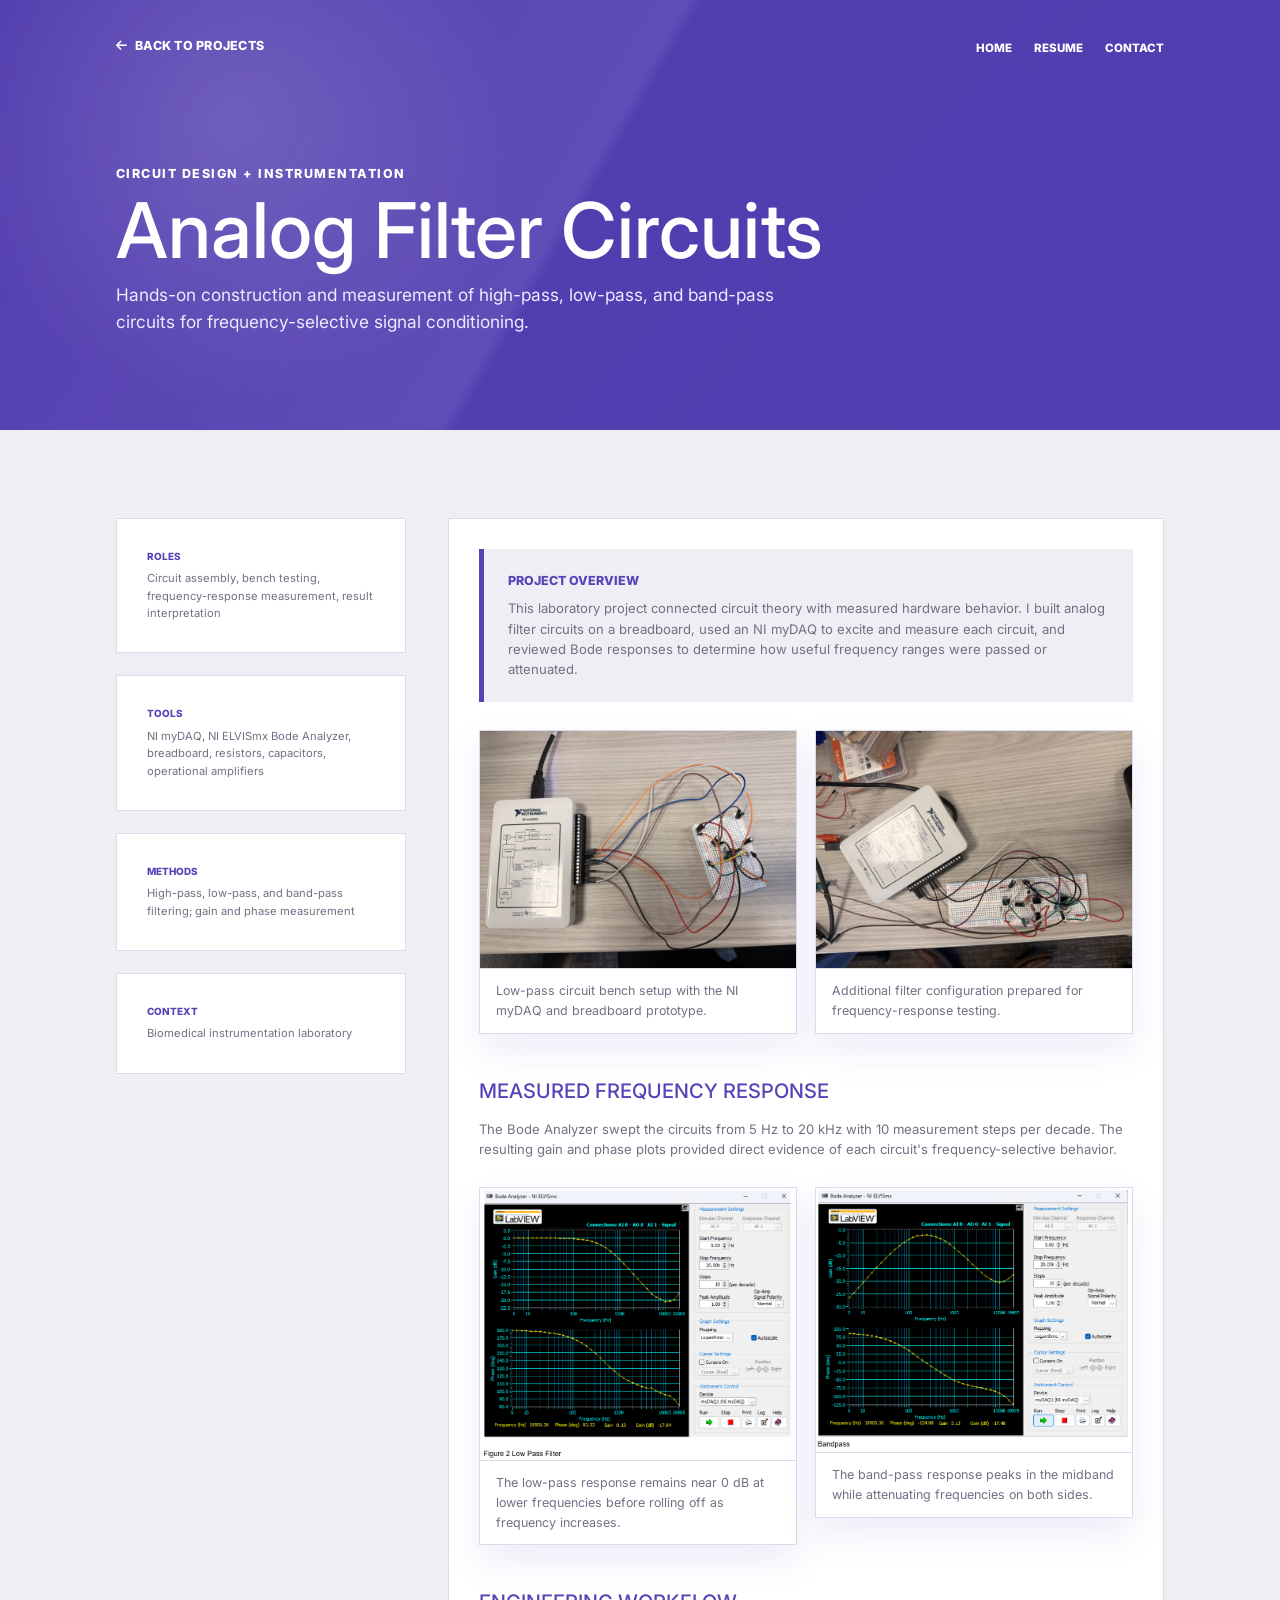
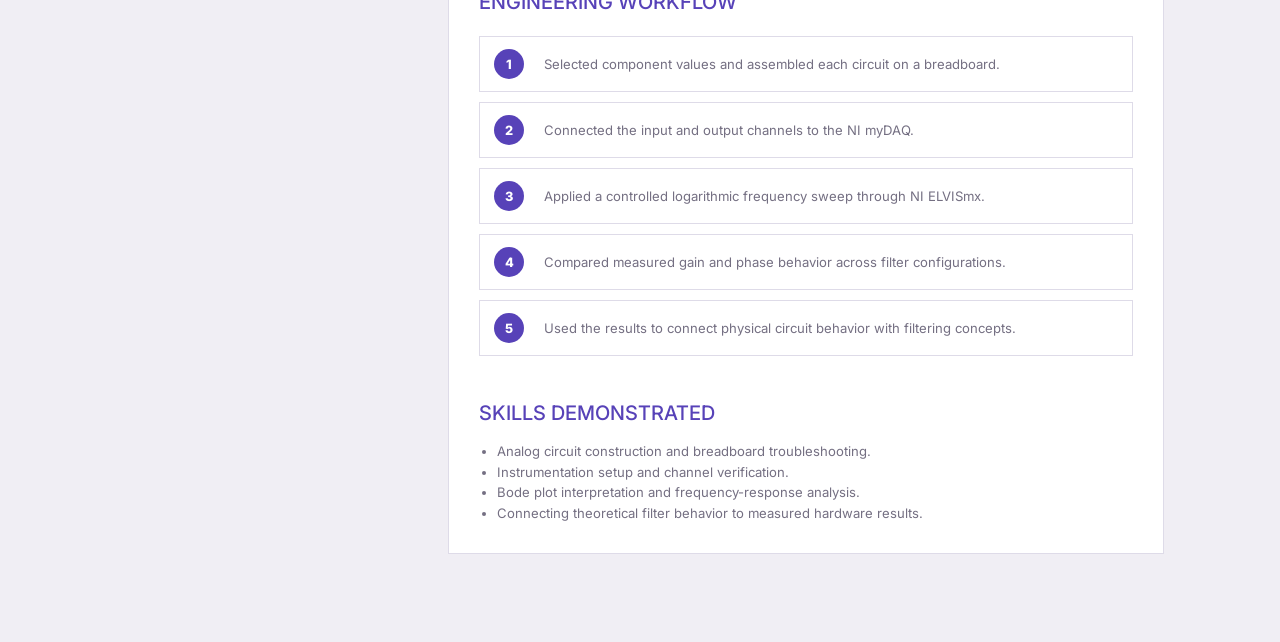
==== projects/analog-filter-circuits.html @ 37d3517c "Add engineering portfolio projects" ====
<!DOCTYPE html>
<html lang="en">
<head>
    <meta charset="UTF-8">
    <meta name="viewport" content="width=device-width, initial-scale=1.0">
    <meta name="description" content="Analog filter circuit design and measurement case study by Allison Otero.">
    <title>Analog Filter Circuits | Allison Otero</title>
    <link href="https://fonts.googleapis.com/css2?family=Inter:wght@400;500;600;700;800&display=swap" rel="stylesheet">
    <link rel="stylesheet" href="https://cdnjs.cloudflare.com/ajax/libs/font-awesome/6.0.0/css/all.min.css">
    <link rel="stylesheet" href="../css/styles.css">
</head>
<body class="project-page">
    <header class="case-hero">
        <nav class="top-nav" aria-label="Project navigation">
            <a class="nav-back-link" href="../index.html#projects"><i class="fas fa-arrow-left"></i> Back to Projects</a>
            <ul class="nav-links case-nav">
                <li><a href="../index.html">Home</a></li>
                <li><a href="../docs/Allison_Otero_Resume.pdf?v=20260919-title">Resume</a></li>
                <li><a href="../index.html#contact">Contact</a></li>
            </ul>
        </nav>
        <div class="container case-hero-inner">
            <p class="hero-kicker">Circuit Design + Instrumentation</p>
            <h1>Analog Filter Circuits</h1>
            <p>Hands-on construction and measurement of high-pass, low-pass, and band-pass circuits for frequency-selective signal conditioning.</p>
        </div>
    </header>

    <main>
        <section class="case-section">
            <div class="container case-grid">
                <aside class="case-meta">
                    <div>
                        <span>Roles</span>
                        <p>Circuit assembly, bench testing, frequency-response measurement, result interpretation</p>
                    </div>
                    <div>
                        <span>Tools</span>
                        <p>NI myDAQ, NI ELVISmx Bode Analyzer, breadboard, resistors, capacitors, operational amplifiers</p>
                    </div>
                    <div>
                        <span>Methods</span>
                        <p>High-pass, low-pass, and band-pass filtering; gain and phase measurement</p>
                    </div>
                    <div>
                        <span>Context</span>
                        <p>Biomedical instrumentation laboratory</p>
                    </div>
                </aside>

                <div class="case-content">
                    <div class="case-intro-card">
                        <span>Project Overview</span>
                        <p>This laboratory project connected circuit theory with measured hardware behavior. I built analog filter circuits on a breadboard, used an NI myDAQ to excite and measure each circuit, and reviewed Bode responses to determine how useful frequency ranges were passed or attenuated.</p>
                    </div>

                    <div class="project-evidence-grid">
                        <figure class="project-figure">
                            <img src="../assets/analog-filters/filter-bench-low-pass.jpg" alt="NI myDAQ connected to a breadboard analog filter circuit.">
                            <figcaption>Low-pass circuit bench setup with the NI myDAQ and breadboard prototype.</figcaption>
                        </figure>
                        <figure class="project-figure">
                            <img src="../assets/analog-filters/filter-bench-band-pass.jpg" alt="Second analog filter breadboard connected to an NI myDAQ.">
                            <figcaption>Additional filter configuration prepared for frequency-response testing.</figcaption>
                        </figure>
                    </div>

                    <h2>Measured Frequency Response</h2>
                    <p>The Bode Analyzer swept the circuits from 5 Hz to 20 kHz with 10 measurement steps per decade. The resulting gain and phase plots provided direct evidence of each circuit's frequency-selective behavior.</p>
                    <div class="project-evidence-grid">
                        <figure class="project-figure">
                            <img src="../assets/analog-filters/low-pass-response.png" alt="Measured low-pass filter gain and phase response from NI ELVISmx.">
                            <figcaption>The low-pass response remains near 0 dB at lower frequencies before rolling off as frequency increases.</figcaption>
                        </figure>
                        <figure class="project-figure">
                            <img src="../assets/analog-filters/band-pass-response.png" alt="Measured band-pass filter gain and phase response from NI ELVISmx.">
                            <figcaption>The band-pass response peaks in the midband while attenuating frequencies on both sides.</figcaption>
                        </figure>
                    </div>

                    <h2>Engineering Workflow</h2>
                    <ol class="workflow-list">
                        <li>Selected component values and assembled each circuit on a breadboard.</li>
                        <li>Connected the input and output channels to the NI myDAQ.</li>
                        <li>Applied a controlled logarithmic frequency sweep through NI ELVISmx.</li>
                        <li>Compared measured gain and phase behavior across filter configurations.</li>
                        <li>Used the results to connect physical circuit behavior with filtering concepts.</li>
                    </ol>

                    <h2>Skills Demonstrated</h2>
                    <ul>
                        <li>Analog circuit construction and breadboard troubleshooting.</li>
                        <li>Instrumentation setup and channel verification.</li>
                        <li>Bode plot interpretation and frequency-response analysis.</li>
                        <li>Connecting theoretical filter behavior to measured hardware results.</li>
                    </ul>
                </div>
            </div>
        </section>
    </main>
    <button class="back-to-top" type="button" aria-label="Back to top"><span>Back to Top</span></button>
    <script src="../js/script.js"></script>
</body>
</html>
---- css/styles.css ----
:root {
    --purple: #5742b8;
    --purple-dark: #4d39a7;
    --purple-deep: #453190;
    --paper: #ffffff;
    --soft: #f0eef4;
    --section-lavender:
        linear-gradient(135deg, rgba(87, 66, 184, 0.055) 0 1px, transparent 1px),
        #f7f4fc;
    --text: #151224;
    --muted: #746f82;
    --line: #dedbe8;
    --max: 1120px;
}

* {
    box-sizing: border-box;
    margin: 0;
    padding: 0;
}

html {
    scroll-behavior: smooth;
}

body {
    background: var(--paper);
    color: var(--text);
    font-family: 'Inter', sans-serif;
    font-size: 16px;
    line-height: 1.55;
}

body.nav-open {
    overflow: hidden;
}

a {
    color: inherit;
}

.container,
.top-nav {
    max-width: var(--max);
    margin: 0 auto;
    padding: 0 36px;
}

.hero {
    background:
        linear-gradient(rgba(83, 62, 177, 0.93), rgba(83, 62, 177, 0.93)),
        radial-gradient(circle at 45% 22%, rgba(255, 255, 255, 0.16), transparent 28rem),
        linear-gradient(135deg, #43308f, #5a43bb);
    color: #fff;
    min-height: 100vh;
    position: relative;
}

.hero::before {
    background:
        radial-gradient(circle at 18% 38%, rgba(255, 255, 255, 0.08), transparent 16rem),
        linear-gradient(120deg, transparent 0%, rgba(255, 255, 255, 0.08) 44%, transparent 45%),
        linear-gradient(20deg, transparent 0%, rgba(0, 0, 0, 0.08) 72%, transparent 73%);
    content: '';
    inset: 0;
    opacity: 0.7;
    pointer-events: none;
    position: absolute;
}

.top-nav {
    align-items: center;
    display: flex;
    height: 92px;
    justify-content: space-between;
    position: relative;
    z-index: 1;
}

.logo {
    color: #fff;
    font-size: 1.6rem;
    font-weight: 800;
    letter-spacing: 0.06em;
    line-height: 1;
    text-decoration: none;
}

.logo-spacer {
    display: block;
    width: 1px;
}

.nav-back-link {
    align-items: center;
    color: #fff;
    display: inline-flex;
    font-size: 0.78rem;
    font-weight: 800;
    gap: 8px;
    letter-spacing: 0.02em;
    text-decoration: none;
    text-transform: uppercase;
}

.nav-back-link:hover {
    color: #e6ddff;
}

.nav-links {
    align-items: center;
    display: flex;
    gap: 22px;
    list-style: none;
}

.nav-links a {
    color: #fff;
    font-size: 0.72rem;
    font-weight: 800;
    text-decoration: none;
    text-transform: uppercase;
}

.nav-links a:hover {
    color: #e6ddff;
}

.menu-toggle {
    background: transparent;
    border: 0;
    display: none;
    flex-direction: column;
    gap: 5px;
    padding: 8px;
}

.menu-toggle span {
    background: #fff;
    border-radius: 10px;
    display: block;
    height: 2px;
    width: 22px;
}

.hero-inner {
    align-items: center;
    display: flex;
    gap: 44px;
    margin: 0 auto;
    max-width: 980px;
    min-height: calc(100vh - 92px);
    padding: 0 36px 72px;
    position: relative;
    z-index: 1;
}

.avatar {
    align-items: center;
    background: rgba(255, 255, 255, 0.18);
    border: 6px solid rgba(255, 255, 255, 0.86);
    border-radius: 50%;
    box-shadow: 0 8px 20px rgba(34, 20, 87, 0.28);
    display: flex;
    flex: 0 0 250px;
    font-size: 2.25rem;
    font-weight: 800;
    height: 250px;
    justify-content: center;
    overflow: hidden;
    width: 250px;
}

.avatar img {
    display: block;
    height: 100%;
    object-fit: cover;
    object-position: center center;
    width: 100%;
}

.hero h1 {
    font-size: clamp(3rem, 6vw, 5.2rem);
    font-weight: 500;
    letter-spacing: -0.03em;
    line-height: 1.1;
    margin-bottom: 10px;
}

.hero p {
    color: #eeeaff;
    font-size: 1.05rem;
    max-width: 760px;
}

.hero-kicker {
    color: #fff;
    font-size: 0.78rem !important;
    font-weight: 800;
    letter-spacing: 0.12em;
    margin-bottom: 8px;
    text-transform: uppercase;
}

.social-row,
.mini-social {
    align-items: center;
    display: flex;
    gap: 10px;
    margin-top: 0;
}

.social-row span,
.mini-social span {
    font-size: 0.72rem;
    font-weight: 800;
    text-transform: uppercase;
}

.social-row a,
.social-row button,
.mini-social a {
    align-items: center;
    background: rgba(255, 255, 255, 0.16);
    border: 1px solid rgba(255, 255, 255, 0.34);
    border-radius: 50%;
    color: inherit;
    display: inline-flex;
    font-size: 0.86rem;
    height: 34px;
    justify-content: center;
    text-decoration: none;
    width: 34px;
}

.social-row button {
    cursor: pointer;
    font: inherit;
}

.social-row a:hover,
.social-row button:hover {
    background: rgba(255, 255, 255, 0.28);
}

.hero-description {
    line-height: 1.55;
}

.hero-actions {
    align-items: center;
    display: flex;
    flex-wrap: wrap;
    gap: 16px;
    margin-top: 24px;
}

.mini-social a {
    background: transparent;
    border-color: rgba(87, 66, 184, 0.25);
}

.about-band {
    background: var(--section-lavender);
    background-size: 34px 34px, auto;
    padding: 110px 0 116px;
    position: relative;
}

.about-grid {
    align-items: center;
    display: grid;
    gap: 80px;
    grid-template-columns: minmax(0, 1fr) minmax(360px, 420px);
    position: relative;
}

.about-copy h2,
.section-heading h2,
.contact-copy h2,
.education-grid h2 {
    color: var(--purple);
    font-size: 2.1rem;
    font-weight: 500;
    letter-spacing: -0.02em;
    line-height: 1.1;
    text-transform: uppercase;
}

.about-copy h3 {
    font-size: 1.05rem;
    font-weight: 600;
    margin: 8px 0 10px;
}

.about-kicker {
    color: var(--purple);
    display: inline-block;
    font-size: 0.78rem;
    font-weight: 800;
    letter-spacing: 0.12em;
    margin-bottom: 14px;
    text-transform: uppercase;
}

.about-copy h2 {
    font-size: 2.65rem;
    margin-bottom: 24px;
    position: relative;
}

.about-copy h2::after {
    background: var(--purple);
    content: "";
    display: block;
    height: 3px;
    margin-top: 18px;
    width: 74px;
}

.about-copy p {
    color: var(--muted);
    font-size: 1rem;
    line-height: 1.78;
    margin-bottom: 16px;
    max-width: 760px;
}

.mini-social {
    color: var(--purple);
    margin-top: 15px;
}

.skill-bars,
.proof-list {
    padding-top: 5px;
}

.proof-list {
    display: grid;
    gap: 22px;
}

.proof-list div {
    border-left: 4px solid var(--purple);
    background: #fff;
    padding: 24px 26px;
}

.proof-list strong,
.proof-list span {
    display: block;
}

.proof-list strong {
    font-size: 1rem;
    text-transform: uppercase;
}

.proof-list span {
    color: var(--muted);
    font-size: 0.92rem;
    margin-top: 4px;
}

.focus-list {
    align-self: center;
    background:
        radial-gradient(circle at 100% 0%, rgba(255, 255, 255, 0.18), transparent 34%),
        linear-gradient(135deg, #6650d0 0%, #47349e 100%);
    box-shadow: 0 22px 48px rgba(87, 66, 184, 0.2);
    color: #fff;
    padding: 36px;
    position: relative;
    overflow: hidden;
}

.focus-list::before {
    border: 1px solid rgba(255, 255, 255, 0.16);
    content: "";
    height: 150px;
    position: absolute;
    right: -55px;
    top: -50px;
    transform: rotate(18deg);
    width: 210px;
}

.focus-list > span {
    color: #fff;
    display: block;
    font-size: 0.78rem;
    font-weight: 800;
    letter-spacing: 0.08em;
    margin-bottom: 24px;
    opacity: 0.9;
    position: relative;
    text-transform: uppercase;
    z-index: 1;
}

.focus-list ul {
    counter-reset: focus;
    display: grid;
    gap: 0;
    list-style: none;
    margin: 0;
    padding: 0;
    position: relative;
    z-index: 1;
}

.focus-list li {
    align-items: center;
    border-top: 1px solid rgba(255, 255, 255, 0.2);
    color: #fff;
    display: grid;
    font-size: 0.98rem;
    font-weight: 700;
    gap: 14px;
    grid-template-columns: 34px minmax(0, 1fr);
    line-height: 1.35;
    padding: 15px 0;
}

.focus-list li::before {
    align-items: center;
    background: rgba(255, 255, 255, 0.14);
    border: 1px solid rgba(255, 255, 255, 0.26);
    color: #fff;
    content: "0" counter(focus);
    counter-increment: focus;
    display: flex;
    font-size: 0.68rem;
    font-weight: 800;
    height: 30px;
    justify-content: center;
    letter-spacing: 0.04em;
    width: 30px;
}

.focus-list li:first-child {
    border-top: 0;
    padding-top: 0;
}

.focus-list li:last-child {
    padding-bottom: 0;
}

.skill + .skill {
    margin-top: 13px;
}

.skill div {
    align-items: center;
    display: flex;
    justify-content: space-between;
    margin-bottom: 5px;
}

.skill span {
    color: var(--text);
    font-size: 0.56rem;
    font-weight: 800;
    text-transform: uppercase;
}

.skill strong {
    color: var(--purple);
    font-size: 0.82rem;
    font-weight: 500;
}

progress {
    appearance: none;
    -webkit-appearance: none;
    background: #ded9e9;
    border: 0;
    border-radius: 999px;
    height: 5px;
    overflow: hidden;
    width: 100%;
}

progress::-webkit-progress-bar {
    background: #ded9e9;
}

progress::-webkit-progress-value {
    background: var(--purple);
    border-radius: 999px;
}

progress::-moz-progress-bar {
    background: var(--purple);
    border-radius: 999px;
}

.section {
    padding: 104px 0;
}

.portfolio-section,
.work-section {
    background: #fff;
}

.capabilities {
    background: var(--section-lavender);
    background-size: 34px 34px, auto;
}

.education-section {
    background: #fff;
}

.section-heading {
    margin: 0 auto 52px;
    max-width: 760px;
    text-align: center;
}

.section-heading p {
    font-size: 1rem;
    margin-top: 7px;
}

.service-grid {
    display: grid;
    gap: 34px 28px;
    grid-template-columns: repeat(3, minmax(0, 1fr));
    margin: 0 auto;
    max-width: 1040px;
}

.service-grid article {
    background: #fff;
    border: 1px solid var(--line);
    min-height: 240px;
    padding: 44px 34px;
    text-align: center;
    transition: background 0.25s ease, border-color 0.25s ease, box-shadow 0.25s ease, color 0.25s ease, transform 0.25s ease;
}

.service-grid i {
    color: var(--purple);
    font-size: 2.2rem;
    margin-bottom: 15px;
    transition: color 0.25s ease, transform 0.25s ease;
}

.service-grid h3,
.portfolio-grid h3,
.work-list h3,
.education-grid h3 {
    color: var(--purple);
    font-size: 0.82rem;
    font-weight: 800;
    letter-spacing: 0.02em;
    margin-bottom: 7px;
    text-transform: uppercase;
}

.service-grid p,
.portfolio-grid p,
.work-list p,
.education-grid p {
    color: var(--muted);
    font-size: 0.8rem;
}

.service-grid article:hover,
.service-grid article:focus-within {
    background: var(--purple);
    border-color: var(--purple);
    box-shadow: 0 20px 42px rgba(87, 66, 184, 0.24);
    transform: translateY(-8px);
}

.service-grid article:hover i,
.service-grid article:focus-within i {
    color: #fff;
    transform: translateY(-2px);
}

.service-grid article:hover h3,
.service-grid article:hover p,
.service-grid article:focus-within h3,
.service-grid article:focus-within p {
    color: #fff;
}

.portfolio-grid,
.education-grid {
    display: grid;
    gap: 28px;
    grid-template-columns: repeat(2, minmax(0, 1fr));
}

.portfolio-grid article,
.education-grid article {
    border: 1px solid var(--line);
    background: #fff;
    padding: 34px;
}

.portfolio-grid span,
.education-grid span {
    color: var(--purple);
    display: block;
    font-size: 0.78rem;
    font-weight: 800;
    margin-bottom: 8px;
    text-transform: uppercase;
}

.portfolio-grid {
    grid-template-columns: repeat(3, minmax(0, 1fr));
}

.experience-timeline {
    border-top: 1px solid var(--line);
    margin: 34px auto 0;
    max-width: 1080px;
}

.experience-item {
    border-bottom: 1px solid var(--line);
    position: relative;
}

.experience-marker {
    align-items: center;
    background: transparent;
    border: 0;
    color: inherit;
    cursor: pointer;
    display: flex;
    gap: 30px;
    padding: 26px 18px;
    position: relative;
    text-align: left;
    transition: background 0.22s ease, box-shadow 0.22s ease, transform 0.22s ease;
    width: 100%;
}

.experience-marker::after {
    border-bottom: 7px solid transparent;
    border-left: 9px solid var(--purple);
    border-top: 7px solid transparent;
    content: '';
    flex: 0 0 auto;
    transition: transform 0.22s ease;
}

.experience-marker:hover,
.experience-marker:focus-visible,
.experience-item.is-open .experience-marker {
    background: rgba(87, 66, 184, 0.055);
    box-shadow: inset 4px 0 0 var(--purple);
}

.experience-marker:focus-visible {
    outline: 2px solid rgba(87, 66, 184, 0.28);
    outline-offset: -2px;
}

.experience-item.is-open .experience-marker::after {
    transform: rotate(90deg);
}

.experience-icon {
    align-items: center;
    background: #f1effa;
    border-radius: 50%;
    color: var(--purple);
    display: flex;
    flex: 0 0 58px;
    font-size: 1.35rem;
    height: 58px;
    justify-content: center;
    transition: background 0.22s ease, color 0.22s ease, transform 0.22s ease;
    width: 58px;
}

.experience-marker:hover .experience-icon,
.experience-marker:focus-visible .experience-icon,
.experience-item.is-open .experience-icon {
    background: var(--purple);
    color: #fff;
    transform: translateY(-2px);
}

.experience-role {
    border-left: 1px solid #dcd9e8;
    flex: 1 1 auto;
    padding-left: 30px;
}

.experience-role h3 {
    color: var(--purple);
    font-size: clamp(1.05rem, 1.8vw, 1.35rem);
    font-weight: 800;
    letter-spacing: 0;
    line-height: 1.2;
    margin: 0;
    text-transform: none;
    text-wrap: balance;
}

.experience-date {
    align-items: center;
    color: #6f6c84;
    display: flex;
    flex: 0 0 230px;
    font-size: 0.95rem;
    font-weight: 600;
    gap: 10px;
}

.experience-date i {
    color: var(--purple);
    font-size: 1.05rem;
}

.experience-toggle {
    color: #8c88a0;
    flex: 0 0 78px;
    font-size: 0.64rem;
    font-weight: 700;
    letter-spacing: 0.07em;
    text-align: right;
    text-transform: uppercase;
    transition: color 0.2s ease;
    white-space: nowrap;
}

.experience-marker:hover .experience-toggle,
.experience-marker:focus-visible .experience-toggle,
.experience-item.is-open .experience-toggle {
    color: var(--purple);
}

.experience-details {
    max-height: 900px;
    opacity: 1;
    overflow: hidden;
    padding: 0 96px 28px 106px;
    transition: max-height 0.32s ease, opacity 0.22s ease, padding 0.25s ease;
}

.experience-details .org {
    color: var(--text);
    font-size: 0.95rem;
    font-weight: 800;
    margin-bottom: 14px;
    margin-top: 0;
}

.experience-details ul {
    color: var(--text);
    font-size: 0.95rem;
    line-height: 1.65;
    margin: 0 0 0 20px;
}

.experience-details li + li {
    margin-top: 6px;
}

.experience-item:not(.is-open) .experience-details ul {
    max-height: none;
}

.experience-item:not(.is-open) .experience-details {
    max-height: 0;
    opacity: 0;
    padding-bottom: 0;
    padding-top: 0;
}

.project-showcase {
    align-items: stretch;
}

.project-card {
    color: inherit;
    display: grid;
    grid-template-rows: 220px 1fr;
    gap: 14px;
    min-height: 100%;
    text-decoration: none;
    transition: border-color 0.25s ease, box-shadow 0.25s ease, transform 0.25s ease;
}

.project-card:hover {
    border-color: var(--purple);
    box-shadow: 0 18px 38px rgba(87, 66, 184, 0.16);
    transform: translateY(-6px);
}

.project-card.large {
    grid-column: span 1;
}

.project-card-copy {
    display: flex;
    flex-direction: column;
    justify-content: flex-start;
    min-height: 84px;
}

.project-card em {
    color: var(--purple);
    display: inline-block;
    font-size: 0.78rem;
    font-style: normal;
    font-weight: 800;
    margin-top: 12px;
    text-transform: uppercase;
}

.image-placeholder {
    align-items: center;
    background:
        linear-gradient(135deg, rgba(87, 66, 184, 0.12), rgba(87, 66, 184, 0.04)),
        #f8f6fc;
    border: 1px dashed #bfb6df;
    color: var(--purple);
    display: flex;
    flex-direction: column;
    gap: 8px;
    justify-content: center;
    min-height: 210px;
    padding: 26px;
    text-align: center;
}

.image-placeholder i {
    font-size: 2rem;
}

.image-placeholder span {
    color: var(--muted);
    font-size: 0.74rem;
    line-height: 1.35;
    margin: 0;
    text-transform: none;
}

.image-preview {
    border-style: solid;
    overflow: hidden;
    padding: 0;
}

.image-preview img {
    display: block;
    height: 100%;
    min-height: 210px;
    object-fit: cover;
    object-position: center;
    width: 100%;
}

.project-cover {
    align-items: center;
    background:
        linear-gradient(135deg, rgba(255, 255, 255, 0.14) 0 1px, transparent 1px),
        radial-gradient(circle at 20% 20%, rgba(255, 255, 255, 0.16), transparent 32%),
        linear-gradient(135deg, #f8f6ff 0%, #eee9ff 100%);
    background-size: 28px 28px, auto, auto;
    border: 1px solid #ded7f3;
    color: #fff;
    display: grid;
    gap: 14px;
    grid-template-rows: 76px 42px 42px;
    justify-items: center;
    align-content: center;
    height: 220px;
    min-height: 220px;
    overflow: hidden;
    padding: 26px;
    position: relative;
    text-align: center;
}

.project-cover::before,
.project-cover::after {
    content: "";
    position: absolute;
    pointer-events: none;
}

.project-cover::before {
    background: linear-gradient(90deg, transparent, rgba(87, 66, 184, 0.34), transparent);
    height: 2px;
    left: 34px;
    right: 34px;
    top: 50%;
    transform: translateY(-50%);
}

.project-cover::after {
    border: 1px solid rgba(87, 66, 184, 0.16);
    height: 126px;
    right: -44px;
    top: -40px;
    transform: rotate(18deg);
    width: 190px;
}

.project-cover-icon {
    align-items: center;
    background: #fff;
    border: 1px solid #ded7f3;
    box-shadow: 0 16px 32px rgba(87, 66, 184, 0.16);
    color: var(--purple);
    display: flex;
    font-size: 2.25rem;
    height: 76px;
    justify-content: center;
    position: relative;
    width: 76px;
    z-index: 1;
}

.project-cover-label {
    align-items: center;
    color: var(--purple);
    display: flex;
    font-size: 0.84rem;
    font-weight: 800;
    letter-spacing: 0.08em;
    line-height: 1.35;
    max-width: 260px;
    position: relative;
    text-align: center;
    text-transform: uppercase;
    z-index: 1;
}

.cover-badges {
    align-items: center;
    display: grid;
    gap: 8px;
    grid-template-columns: repeat(3, max-content);
    justify-content: center;
    position: relative;
    z-index: 1;
}

.cover-badges span {
    background: #fff;
    border: 1px solid #ded7f3;
    color: var(--purple);
    font-size: 0.64rem;
    font-weight: 800;
    letter-spacing: 0.06em;
    min-width: 58px;
    padding: 7px 9px;
    text-align: center;
    text-transform: uppercase;
}

.orbit-cover {
    background:
        linear-gradient(135deg, rgba(255, 255, 255, 0.14) 0 1px, transparent 1px),
        radial-gradient(circle at 20% 20%, rgba(87, 66, 184, 0.16), transparent 32%),
        linear-gradient(135deg, #f8f6ff 0%, #eee9ff 100%);
}

.robotics-cover {
    background:
        linear-gradient(135deg, rgba(255, 255, 255, 0.14) 0 1px, transparent 1px),
        radial-gradient(circle at 82% 18%, rgba(87, 66, 184, 0.16), transparent 32%),
        linear-gradient(135deg, #f7f5ff 0%, #ece8fb 100%);
}

.gesture-cover {
    background:
        linear-gradient(135deg, rgba(255, 255, 255, 0.14) 0 1px, transparent 1px),
        radial-gradient(circle at 18% 82%, rgba(87, 66, 184, 0.16), transparent 32%),
        linear-gradient(135deg, #f9f7ff 0%, #eee9ff 100%);
}

.stats-band {
    background: var(--purple);
    color: #fff;
    padding: 76px 0;
}

.stats-grid {
    display: grid;
    gap: 28px;
    grid-template-columns: repeat(4, minmax(0, 1fr));
    text-align: center;
}

.stats-grid div {
    align-items: center;
    display: grid;
    gap: 8px;
    justify-items: center;
}

.stats-grid i {
    color: #fff;
    font-size: 2rem;
    margin-bottom: 6px;
    opacity: 0.95;
}

.stats-grid strong {
    display: block;
    font-size: 2.25rem;
    font-weight: 700;
    line-height: 1;
}

.stats-grid span {
    display: block;
    color: #fff;
    font-size: 0.9rem;
    font-weight: 800;
    text-transform: uppercase;
}

.education-grid {
    grid-template-columns: repeat(3, minmax(0, 1fr));
}

.education-grid article:first-child {
    grid-column: span 1;
}

.education-grid h2 {
    margin-bottom: 18px;
}

.education-layout {
    display: grid;
    gap: 48px;
    grid-template-columns: minmax(180px, 0.35fr) minmax(0, 1fr);
}

.education-heading h2 {
    color: var(--purple);
    font-size: 2.1rem;
    font-weight: 500;
    letter-spacing: -0.02em;
    line-height: 1.1;
    text-transform: uppercase;
}

.education-list {
    display: grid;
    gap: 0;
    position: relative;
}

.education-list::before {
    background: #d7d0ee;
    bottom: 18px;
    content: "";
    left: 7px;
    position: absolute;
    top: 18px;
    width: 2px;
}

.education-item {
    background: transparent;
    border: 0;
    display: grid;
    gap: 6px;
    padding: 0 0 34px 38px;
    position: relative;
}

.education-item:last-child {
    padding-bottom: 0;
}

.education-item::before {
    background: #faf9fc;
    border: 2px solid var(--purple);
    border-radius: 50%;
    content: "";
    height: 14px;
    left: 0;
    position: absolute;
    top: 4px;
    width: 14px;
    z-index: 1;
}

.education-item span {
    color: #8c8c8c;
    display: block;
    font-size: 0.86rem;
    font-weight: 800;
    letter-spacing: 0.04em;
    text-transform: uppercase;
}

.education-item h3 {
    color: var(--purple);
    font-size: 1.05rem;
    font-weight: 800;
    letter-spacing: 0.02em;
    text-transform: uppercase;
}

.education-item p {
    color: var(--muted);
    font-size: 0.94rem;
    line-height: 1.6;
}

.credential-link {
    border-bottom: 1px solid rgba(87, 66, 184, 0.28);
    color: var(--purple);
    font-size: 0.72rem;
    font-weight: 500;
    justify-self: start;
    margin-top: 2px;
    padding-bottom: 1px;
    text-decoration: none;
}

.credential-link:hover,
.credential-link:focus-visible {
    border-bottom-color: var(--purple);
    color: var(--purple-deep);
}

.contact-section {
    background: var(--section-lavender);
    background-size: 34px 34px, auto;
    padding: 104px 0;
}

.contact-grid {
    display: grid;
    gap: 72px;
    grid-template-columns: minmax(0, 0.85fr) minmax(360px, 1.15fr);
}

.contact-copy p {
    color: var(--muted);
    font-size: 1rem;
    margin: 12px 0 22px;
}

.contact-copy ul {
    list-style: none;
}

.contact-copy li {
    align-items: center;
    color: var(--muted);
    display: flex;
    gap: 10px;
    font-size: 0.95rem;
    margin-bottom: 10px;
}

.contact-copy i {
    color: var(--purple);
    width: 16px;
}

.contact-copy a {
    text-decoration: none;
}

.contact-form {
    background: #fff;
    border: 1px solid var(--line);
    padding: 38px;
}

.contact-form label {
    color: var(--text);
    display: block;
    font-size: 0.85rem;
    font-weight: 800;
    margin-bottom: 12px;
    text-transform: uppercase;
}

.contact-form input,
.contact-form textarea {
    border: 1px solid var(--line);
    display: block;
    font: inherit;
    margin-top: 6px;
    padding: 12px;
    width: 100%;
}

.contact-form input:focus,
.contact-form textarea:focus {
    border-color: var(--purple);
    outline: none;
}

.project-page {
    background: var(--soft);
}

.project-page .case-hero-inner,
.project-page .case-grid {
    animation: projectFadeUp 0.65s ease both;
}

.project-page .case-grid {
    animation-delay: 0.12s;
}

@keyframes projectFadeUp {
    from {
        opacity: 0;
        transform: translateY(18px);
    }
    to {
        opacity: 1;
        transform: translateY(0);
    }
}

.case-hero {
    background:
        linear-gradient(rgba(83, 62, 177, 0.93), rgba(83, 62, 177, 0.93)),
        linear-gradient(135deg, #43308f, #5a43bb);
    color: #fff;
    min-height: 430px;
    position: relative;
}

.case-hero::before {
    background:
        radial-gradient(circle at 18% 28%, rgba(255, 255, 255, 0.14), transparent 18rem),
        linear-gradient(120deg, transparent 0%, rgba(255, 255, 255, 0.08) 45%, transparent 46%);
    content: '';
    inset: 0;
    pointer-events: none;
    position: absolute;
}

.case-hero .top-nav,
.case-hero-inner {
    position: relative;
    z-index: 1;
}

.case-nav {
    display: flex;
}

.case-hero-inner {
    padding-bottom: 92px;
    padding-top: 72px;
}

.case-hero-inner h1 {
    font-size: clamp(3rem, 6vw, 5rem);
    font-weight: 500;
    line-height: 1.05;
    margin-bottom: 10px;
}

.case-hero-inner p:last-child {
    color: #eeeaff;
    font-size: 1.08rem;
    max-width: 680px;
}

.back-link {
    align-items: center;
    color: #fff;
    display: inline-flex;
    font-size: 0.82rem;
    font-weight: 800;
    gap: 8px;
    margin-bottom: 28px;
    text-decoration: none;
    text-transform: uppercase;
}

.back-link:hover {
    color: #eeeaff;
}

.case-section {
    padding: 88px 0;
}

.case-grid {
    display: grid;
    gap: 42px;
    grid-template-columns: 290px minmax(0, 1fr);
}

.case-meta {
    display: grid;
    gap: 22px;
    height: fit-content;
}

.case-meta div,
.case-content {
    background: #fff;
    border: 1px solid var(--line);
    padding: 30px;
}

.case-meta span {
    color: var(--purple);
    display: block;
    font-size: 0.62rem;
    font-weight: 800;
    margin-bottom: 6px;
    text-transform: uppercase;
}

.case-meta p {
    color: var(--muted);
    font-size: 0.7rem;
}

.case-content {
    color: var(--text);
}

.case-intro-card {
    background: var(--soft);
    border-left: 5px solid var(--purple);
    margin-bottom: 26px;
    padding: 22px 24px;
}

.case-intro-card span {
    color: var(--purple);
    display: block;
    font-size: 0.78rem;
    font-weight: 800;
    margin-bottom: 8px;
    text-transform: uppercase;
}

.case-intro-card p {
    color: var(--muted);
    font-size: 0.92rem;
}

.case-image-placeholder {
    align-items: center;
    background:
        linear-gradient(135deg, rgba(87, 66, 184, 0.14), rgba(87, 66, 184, 0.04)),
        #f8f6fc;
    border: 1px dashed #bfb6df;
    color: var(--purple);
    display: flex;
    flex-direction: column;
    gap: 10px;
    justify-content: center;
    min-height: 360px;
    padding: 34px;
    text-align: center;
}

.case-image-placeholder i {
    font-size: 2.4rem;
}

.case-image-placeholder span {
    color: var(--muted);
    font-size: 0.78rem;
    max-width: 480px;
}

.case-content h2 {
    color: var(--purple);
    font-size: 1.25rem;
    font-weight: 500;
    margin: 42px 0 12px;
    text-transform: uppercase;
}

.case-content p,
.case-content li {
    color: var(--muted);
    font-size: 0.82rem;
}

.case-content ul {
    margin-left: 18px;
}

.project-evidence-grid {
    align-items: flex-start;
    display: grid;
    gap: 18px;
    grid-template-columns: repeat(2, minmax(0, 1fr));
    margin: 28px 0 8px;
}

.project-evidence-grid > * {
    align-self: flex-start;
    height: max-content;
    min-height: 0;
}

.video-embed {
    aspect-ratio: 16 / 9;
    background: #fff;
    border: 1px solid var(--line);
    box-shadow: 0 16px 34px rgba(87, 66, 184, 0.1);
    margin: 14px 0 28px;
    overflow: hidden;
    width: 100%;
}

.proof-video-block {
    margin: 28px 0;
}

.proof-video-heading {
    align-items: center;
    display: flex;
    gap: 14px;
    justify-content: space-between;
}

.proof-video-heading span {
    color: var(--purple);
    display: block;
    font-size: 0.78rem;
    font-weight: 800;
    letter-spacing: 0.08em;
    text-transform: uppercase;
}

.proof-video-heading a {
    border: 1px solid var(--purple);
    color: var(--purple);
    font-size: 0.7rem;
    font-weight: 800;
    letter-spacing: 0.04em;
    padding: 8px 10px;
    text-decoration: none;
    text-transform: uppercase;
}

.proof-video-heading a:hover {
    background: var(--purple);
    color: #fff;
}

.video-embed iframe,
.video-embed video {
    border: 0;
    display: block;
    height: 100%;
    object-fit: cover;
    width: 100%;
}

.achievement-grid {
    display: grid;
    gap: 14px;
    grid-template-columns: repeat(3, minmax(0, 1fr));
    margin: 28px 0 8px;
}

.achievement-grid div {
    background: var(--purple);
    color: #fff;
    padding: 20px;
    text-align: center;
}

.achievement-grid strong,
.achievement-grid span {
    display: block;
}

.achievement-grid strong {
    font-size: 1.7rem;
    line-height: 1;
    margin-bottom: 8px;
}

.achievement-grid span {
    color: #fff;
    font-size: 0.72rem;
    font-weight: 800;
    letter-spacing: 0.04em;
    text-transform: uppercase;
}

.imu-results-grid {
    align-items: flex-start;
    display: grid;
    gap: 18px;
    grid-template-columns: repeat(2, minmax(0, 1fr));
    margin: 28px 0 8px;
}

.imu-results-grid > * {
    align-self: flex-start;
    height: max-content;
    min-height: 0;
}

.local-video-grid {
    align-items: flex-start;
    display: grid;
    gap: 18px;
    grid-template-columns: repeat(2, minmax(0, 1fr));
    margin: 28px 0 8px;
}

.local-video-grid .project-figure {
    align-self: flex-start;
    height: max-content;
    margin: 0;
    min-height: 0;
}

.local-video-grid .project-figure video {
    aspect-ratio: 16 / 9;
    height: 260px;
    object-fit: cover;
}

.project-figure {
    background: #fff;
    border: 1px solid var(--line);
    box-shadow: 0 16px 34px rgba(87, 66, 184, 0.1);
    height: max-content;
    margin: 28px 0;
    min-height: 0;
    overflow: hidden;
}

.project-figure-wide {
    width: 100%;
}

.project-figure img {
    background: #fff;
    display: block;
    height: auto;
    width: 100%;
}

.project-figure video {
    background: #000;
    display: block;
    height: auto;
    width: 100%;
}

.project-figure figcaption {
    border-top: 1px solid var(--line);
    color: var(--muted);
    font-size: 0.78rem;
    line-height: 1.6;
    padding: 12px 16px;
}

.project-evidence-grid .project-figure {
    align-self: flex-start;
    height: max-content;
    margin: 0;
    min-height: 0;
}

.orbit-signal-gallery {
    display: grid;
    gap: 18px;
    margin: 28px 0 8px;
}

.orbit-signal-gallery .project-figure {
    margin: 0;
}

.orbit-concept-panel {
    align-items: center;
    background: #fff;
    border: 1px solid var(--line);
    box-shadow: 0 16px 34px rgba(87, 66, 184, 0.1);
    display: grid;
    gap: 28px;
    grid-template-columns: minmax(220px, 0.7fr) minmax(0, 1fr);
    margin: 28px 0 8px;
    padding: 24px;
}

.orbit-concept-image {
    background: #fff;
    border: 1px solid var(--line);
    margin: 0;
    overflow: hidden;
    padding: 18px;
}

.orbit-concept-image img {
    display: block;
    margin: 0 auto;
    max-height: 420px;
    object-fit: contain;
    transform: translateX(-48px);
    width: auto;
}

.orbit-concept-copy span {
    color: var(--purple);
    display: block;
    font-size: 0.78rem;
    font-weight: 800;
    letter-spacing: 0.08em;
    margin-bottom: 10px;
    text-transform: uppercase;
}

.orbit-concept-copy h2 {
    margin-top: 0;
}

.movement-visual {
    gap: 22px;
}

.signal-visual {
    align-items: center;
    display: grid;
    gap: 18px;
    grid-template-columns: minmax(0, 1fr) auto minmax(0, 1fr);
    width: 100%;
}

.signal-card {
    background: #fff;
    border: 1px solid var(--line);
    box-shadow: 0 10px 24px rgba(87, 66, 184, 0.08);
    display: grid;
    gap: 8px;
    padding: 22px;
}

.signal-card span {
    color: var(--purple);
    font-size: 0.78rem;
    font-weight: 800;
    text-transform: uppercase;
}

.signal-card strong {
    color: var(--text);
    font-size: 1rem;
}

.signal-arrow {
    align-items: center;
    background: var(--purple);
    border-radius: 50%;
    color: #fff;
    display: flex;
    height: 42px;
    justify-content: center;
    width: 42px;
}

.feature-grid {
    display: grid;
    gap: 14px;
    grid-template-columns: repeat(3, minmax(0, 1fr));
    margin-top: 18px;
}

.feature-grid div {
    background: var(--soft);
    border-left: 4px solid var(--purple);
    padding: 16px;
}

.feature-grid strong,
.feature-grid span {
    display: block;
}

.feature-grid strong {
    color: var(--purple);
    font-size: 0.9rem;
    margin-bottom: 5px;
    text-transform: uppercase;
}

.feature-grid span {
    color: var(--muted);
    font-size: 0.82rem;
}

.workflow-list {
    counter-reset: workflow;
    display: grid;
    gap: 10px;
    list-style: none;
    margin: 18px 0 0;
}

.workflow-list li {
    align-items: center;
    background: #fff;
    border: 1px solid var(--line);
    display: grid;
    gap: 14px;
    grid-template-columns: 36px minmax(0, 1fr);
    padding: 12px 14px;
}

.workflow-list li::before {
    align-items: center;
    background: var(--purple);
    border-radius: 50%;
    color: #fff;
    content: counter(workflow);
    counter-increment: workflow;
    display: flex;
    font-size: 0.8rem;
    font-weight: 800;
    height: 30px;
    justify-content: center;
    width: 30px;
}

.button {
    border: 0;
    cursor: pointer;
    display: inline-flex;
    align-items: center;
    gap: 8px;
    font-size: 0.88rem;
    font-weight: 800;
    justify-content: center;
    letter-spacing: 0.04em;
    min-height: 44px;
    padding: 12px 20px;
    text-decoration: none;
    text-transform: uppercase;
}

.button.primary {
    background: var(--purple);
    color: #fff;
}

.resume-button {
    background: #fff;
    color: var(--purple);
    font-size: 1rem;
    min-height: 54px;
    padding: 16px 26px;
}

.resume-button:hover {
    background: #f1edff;
}

.button.ghost {
    border: 1px solid rgba(255, 255, 255, 0.46);
    color: #fff;
}

.footer {
    background: var(--purple-deep);
    color: #fff;
    font-size: 0.75rem;
    padding: 20px 0;
    text-align: center;
}

.modal {
    align-items: center;
    background: rgba(30, 20, 70, 0.78);
    display: none;
    inset: 0;
    justify-content: center;
    padding: 24px;
    position: fixed;
    z-index: 100;
}

.modal-content {
    background: #fff;
    max-width: 390px;
    padding: 26px;
    text-align: center;
    width: 100%;
}

.modal-content p {
    color: var(--muted);
    margin: 10px 0 18px;
}

.contact-popup {
    align-items: center;
    background: rgba(30, 20, 70, 0.78);
    display: none;
    inset: 0;
    justify-content: center;
    padding: 24px;
    position: fixed;
    z-index: 110;
}

.contact-popup.active {
    display: flex;
}

.contact-popup-content {
    background: #fff;
    color: var(--text);
    max-width: 420px;
    padding: 32px;
    position: relative;
    text-align: center;
    width: 100%;
}

.contact-popup-close {
    background: transparent;
    border: 0;
    color: var(--purple);
    cursor: pointer;
    font-size: 1.8rem;
    line-height: 1;
    position: absolute;
    right: 16px;
    top: 12px;
}

.contact-popup-content p {
    color: var(--purple);
    font-size: 0.9rem;
    font-weight: 800;
    margin-bottom: 10px;
    text-transform: uppercase;
}

.contact-popup-content strong {
    display: block;
    font-size: 1.35rem;
    overflow-wrap: anywhere;
}

.back-to-top {
    align-items: center;
    background: var(--purple);
    border: 1px solid rgba(255, 255, 255, 0.34);
    box-shadow: 0 16px 34px rgba(87, 66, 184, 0.24);
    color: #fff;
    cursor: pointer;
    display: flex;
    gap: 8px;
    height: 34px;
    justify-content: center;
    opacity: 0;
    padding: 0 13px;
    pointer-events: none;
    position: fixed;
    left: 22px;
    top: 22px;
    transform: translateY(-10px);
    transition: opacity 0.25s ease, transform 0.25s ease, background 0.25s ease;
    z-index: 120;
}

.back-to-top span {
    font-size: 0.68rem;
    font-weight: 800;
    letter-spacing: 0.04em;
    text-transform: uppercase;
}

.back-to-top:hover,
.back-to-top:focus-visible {
    background: var(--purple-deep);
}

.back-to-top.visible {
    opacity: 1;
    pointer-events: auto;
    transform: translateY(0);
}

.reveal {
    opacity: 0;
    transform: translateY(12px);
    transition: opacity 0.55s ease, transform 0.55s ease;
}

.reveal.active {
    opacity: 1;
    transform: translateY(0);
}

@media (prefers-reduced-motion: reduce) {
    *,
    *::before,
    *::after {
        animation-duration: 0.01ms !important;
        animation-iteration-count: 1 !important;
        scroll-behavior: auto !important;
        transition-duration: 0.01ms !important;
    }
}

@media (max-width: 860px) {
    body.nav-open {
        overflow: auto;
    }

    .top-nav {
        align-content: flex-start;
        flex-wrap: wrap;
        height: auto;
        min-height: 92px;
        padding-bottom: 12px;
    }

    .menu-toggle {
        display: flex;
        position: relative;
        z-index: 130;
    }

    .nav-links {
        background: rgba(39, 27, 96, 0.98);
        border: 1px solid rgba(255, 255, 255, 0.22);
        box-shadow: 0 18px 40px rgba(28, 18, 74, 0.28);
        display: none;
        flex-direction: column;
        gap: 0;
        grid-template-columns: repeat(2, minmax(0, 1fr));
        left: 0;
        margin-top: 10px;
        padding: 8px;
        position: static;
        right: auto;
        top: auto;
        width: 100%;
        z-index: 120;
    }

    .nav-links.active {
        display: grid;
    }

    .nav-links a {
        display: block;
        font-size: 0.76rem;
        padding: 12px 14px;
        text-align: center;
    }

    .nav-links a:hover,
    .nav-links a:focus-visible {
        background: rgba(255, 255, 255, 0.1);
        color: #fff;
    }

    .hero-inner,
    .about-grid,
    .contact-grid,
    .case-grid {
        grid-template-columns: 1fr;
    }

    .hero-inner {
        align-items: center;
        justify-content: center;
        text-align: left;
    }

    .avatar {
        flex-basis: 200px;
        height: 200px;
        width: 200px;
    }

    .about-grid {
        gap: 48px;
    }

    .service-grid,
    .portfolio-grid,
    .education-grid,
    .stats-grid {
        grid-template-columns: repeat(2, minmax(0, 1fr));
    }

    .experience-item {
        display: block;
    }

    .experience-marker {
        align-items: flex-start;
        display: grid;
        gap: 12px 18px;
        grid-template-columns: 58px minmax(0, 1fr) auto;
        padding: 22px 4px;
    }

    .experience-icon {
        grid-row: 1 / span 2;
    }

    .experience-role {
        border-left: 0;
        padding-left: 0;
    }

    .experience-date {
        flex: 0 1 auto;
        font-size: 0.86rem;
        grid-column: 2 / span 2;
    }

    .experience-toggle {
        align-self: center;
        flex-basis: auto;
        grid-column: 3;
        grid-row: 1;
    }

    .experience-marker::after {
        align-self: center;
        grid-column: 3;
        grid-row: 2;
        justify-self: end;
    }

    .experience-details {
        padding-left: 76px;
        padding-right: 8px;
    }

    .feature-grid {
        grid-template-columns: repeat(2, minmax(0, 1fr));
    }

    .project-evidence-grid {
        grid-template-columns: 1fr;
    }

    .imu-results-grid {
        grid-template-columns: 1fr;
    }

    .local-video-grid,
    .achievement-grid {
        grid-template-columns: 1fr;
    }

    .local-video-grid .project-figure video {
        height: 220px;
    }

    .orbit-concept-panel {
        grid-template-columns: 1fr;
    }

    .orbit-concept-image img {
        max-height: 520px;
    }

    .education-layout {
        gap: 30px;
        grid-template-columns: 1fr;
    }

    .project-card.large {
        grid-column: span 1;
    }
}

@media (max-width: 560px) {
    .container,
    .top-nav {
        padding-left: 18px;
        padding-right: 18px;
    }

    .about-band,
    .section,
    .contact-section,
    .case-section {
        padding-top: 72px;
        padding-bottom: 72px;
    }

    .hero-inner {
        flex-direction: column;
        min-height: calc(100vh - 92px);
        padding-bottom: 54px;
        text-align: center;
    }

    .avatar {
        flex-basis: 170px;
        height: 170px;
        width: 170px;
    }

    .social-row,
    .mini-social {
        justify-content: center;
    }

    .hero h1 {
        font-size: 2.7rem;
    }

    .service-grid,
    .portfolio-grid,
    .education-grid,
    .stats-grid {
        grid-template-columns: 1fr;
    }

    .signal-visual,
    .feature-grid {
        grid-template-columns: 1fr;
    }

    .project-figure figcaption {
        font-size: 0.74rem;
    }

    .orbit-concept-panel {
        padding: 18px;
    }

    .orbit-concept-image img {
        max-height: 430px;
    }

    .signal-arrow {
        justify-self: center;
        transform: rotate(90deg);
    }

    .back-to-top {
        left: 14px;
        padding: 0 11px;
        top: 14px;
    }

    .back-to-top span {
        font-size: 0.62rem;
    }

    .button {
        width: 100%;
    }
}
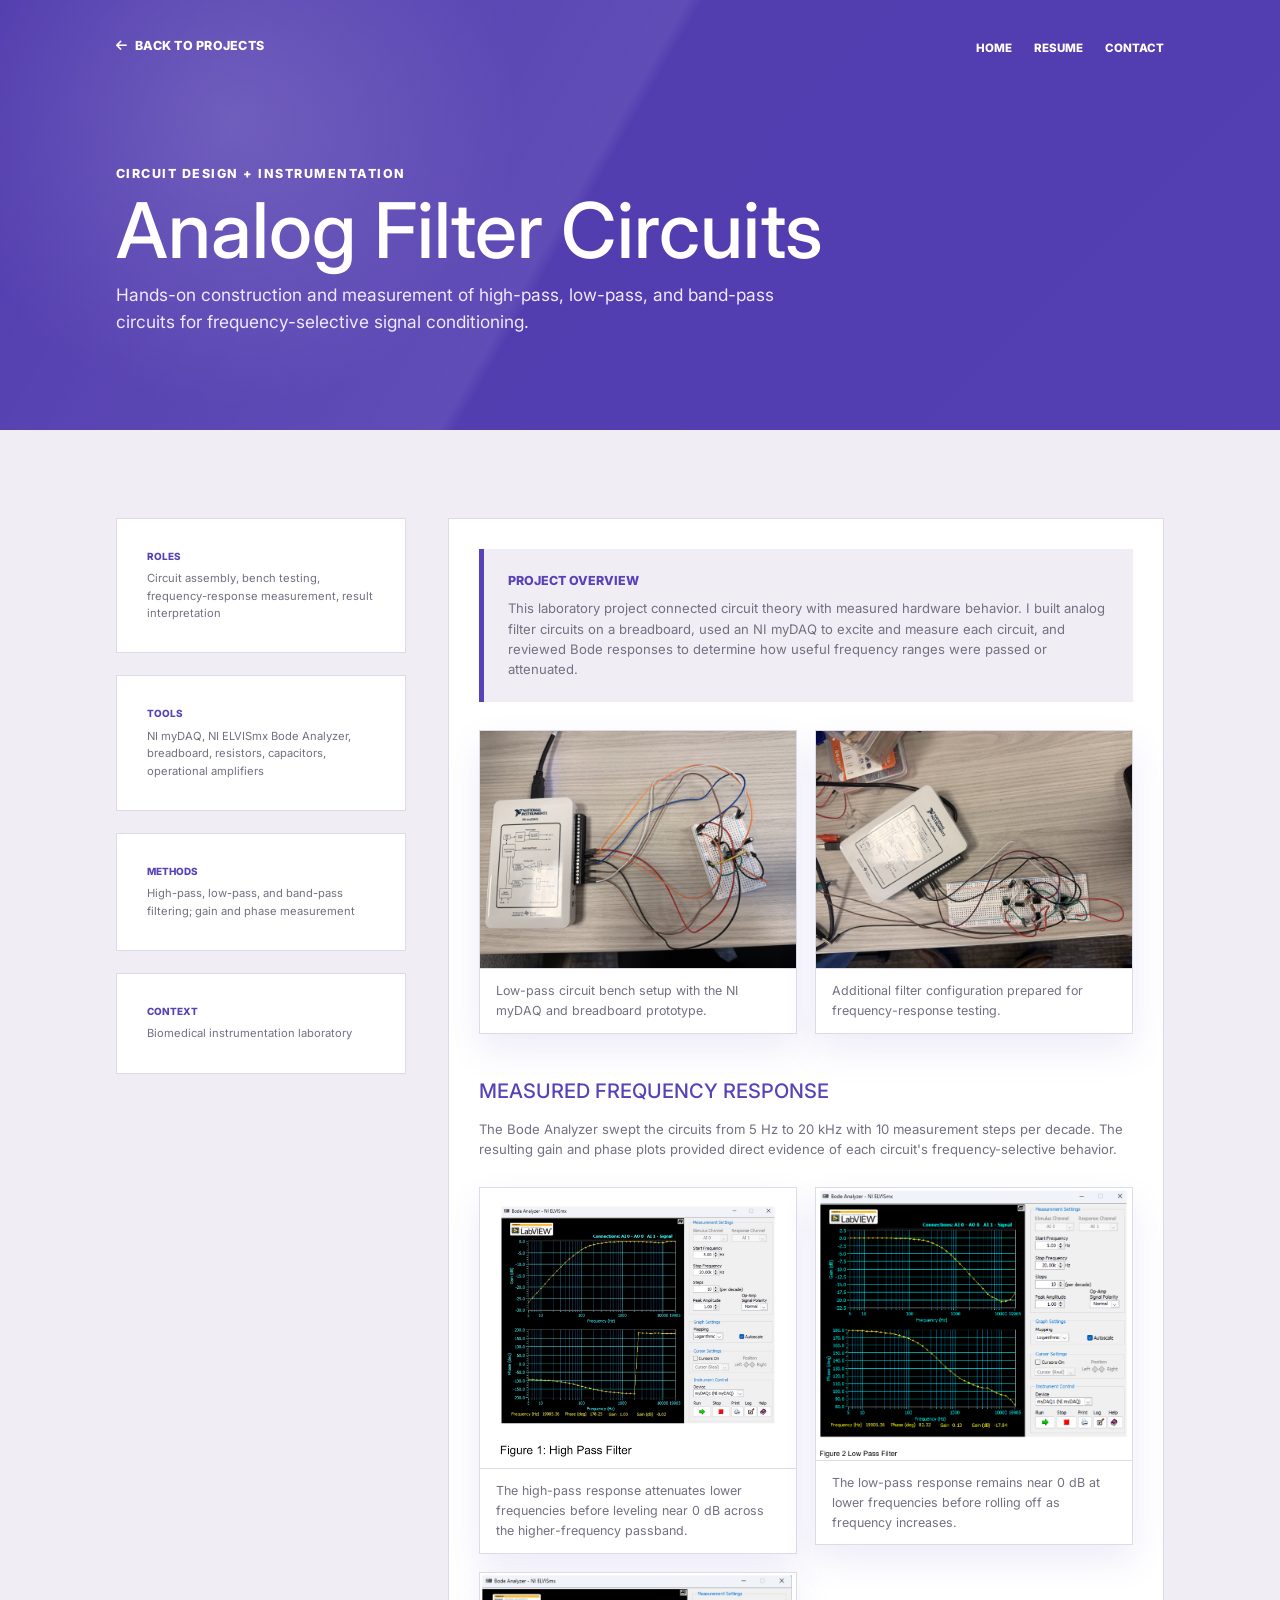
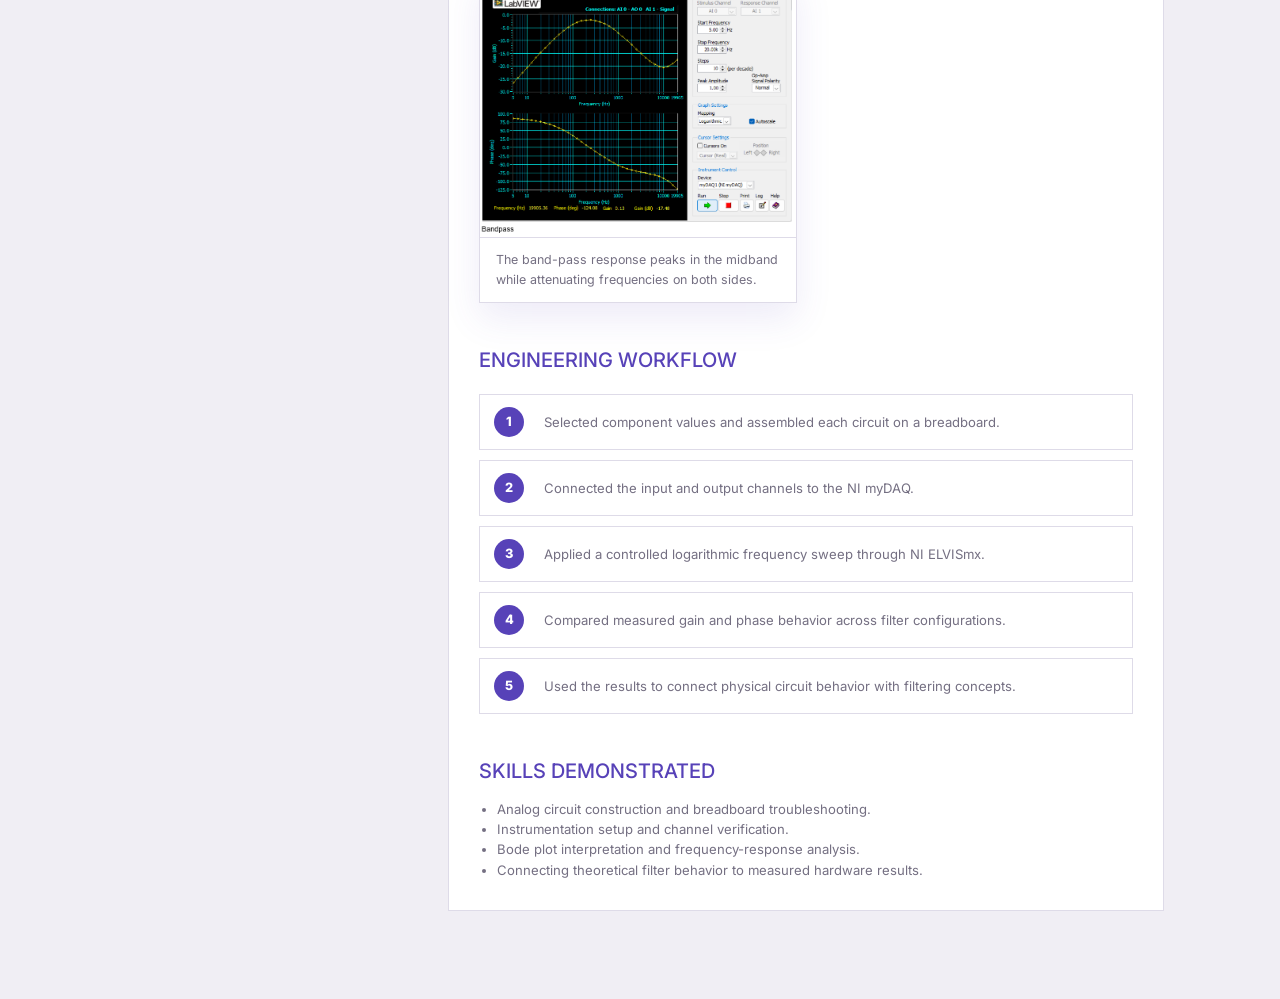
==== commit d69c8262: "Add high-pass filter result" ====
--- a/projects/analog-filter-circuits.html
+++ b/projects/analog-filter-circuits.html
@@ -69,6 +69,10 @@
                     <p>The Bode Analyzer swept the circuits from 5 Hz to 20 kHz with 10 measurement steps per decade. The resulting gain and phase plots provided direct evidence of each circuit's frequency-selective behavior.</p>
                     <div class="project-evidence-grid">
                         <figure class="project-figure">
+                            <img src="../assets/analog-filters/high-pass-response.jpg" alt="Measured high-pass filter gain and phase response from NI ELVISmx.">
+                            <figcaption>The high-pass response attenuates lower frequencies before leveling near 0 dB across the higher-frequency passband.</figcaption>
+                        </figure>
+                        <figure class="project-figure">
                             <img src="../assets/analog-filters/low-pass-response.png" alt="Measured low-pass filter gain and phase response from NI ELVISmx.">
                             <figcaption>The low-pass response remains near 0 dB at lower frequencies before rolling off as frequency increases.</figcaption>
                         </figure>
